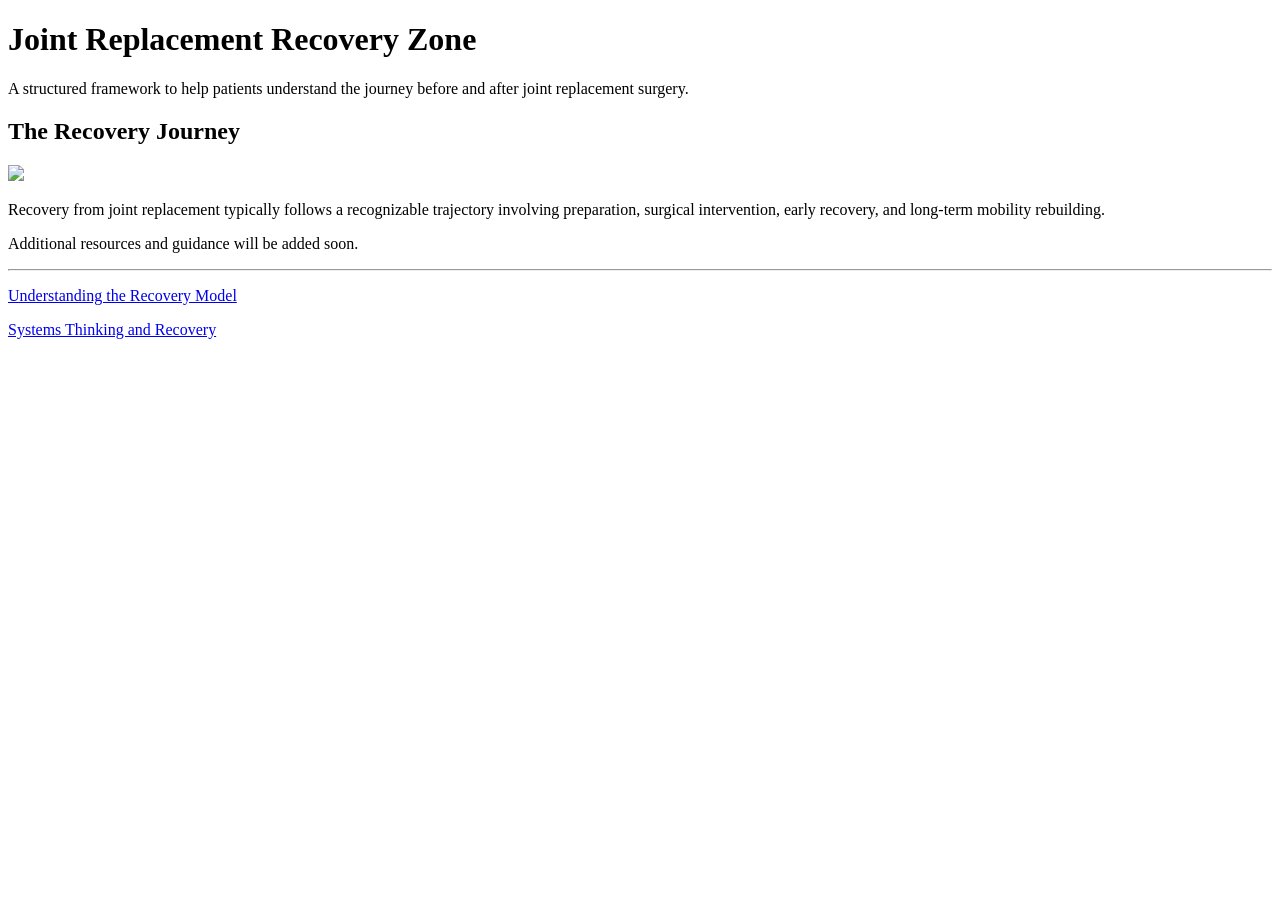
==== site/index.html @ 42d5ac11 "Create index.html" ====
<!DOCTYPE html>
<html>
<head>
<title>Joint Replacement Recovery Zone</title>
<link rel="stylesheet" href="styles.css">
</head>

<body>

<h1>Joint Replacement Recovery Zone</h1>

<p>
A structured framework to help patients understand the journey before and after joint replacement surgery.
</p>

<h2>The Recovery Journey</h2>

<img src="diagrams/recovery-trajectory.svg" width="650">

<p>
Recovery from joint replacement typically follows a recognizable trajectory involving preparation, surgical intervention, early recovery, and long-term mobility rebuilding.
</p>

<p>
Additional resources and guidance will be added soon.
</p>

<hr>

<p>
<a href="recovery-model.html">Understanding the Recovery Model</a>
</p>

<p>
<a href="systems-comparison.html">Systems Thinking and Recovery</a>
</p>

</body>
</html>
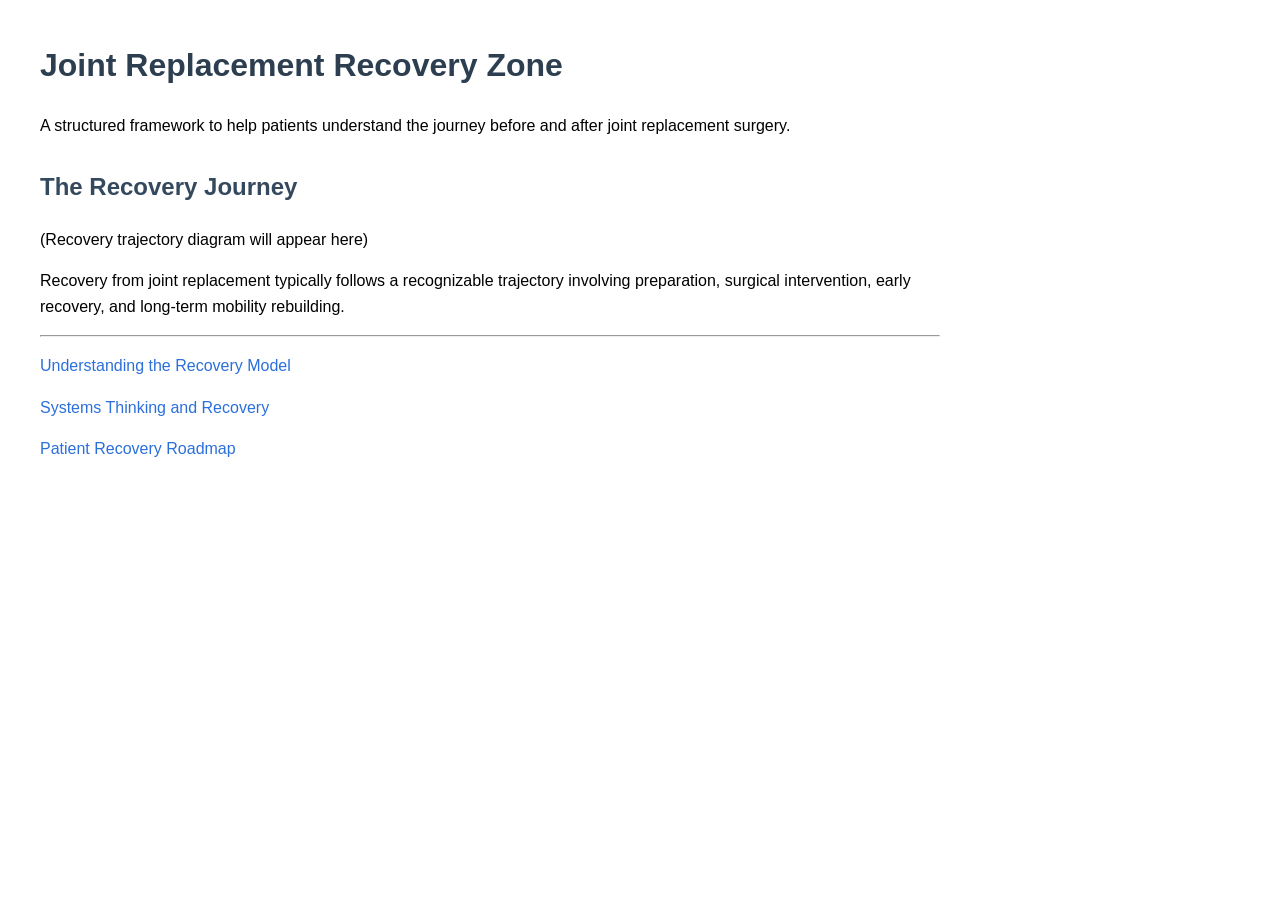
==== commit 8501cdd4: "Add files via upload" ====
--- a/site/index.html
+++ b/site/index.html
@@ -1,10 +1,10 @@
+
 <!DOCTYPE html>
 <html>
 <head>
 <title>Joint Replacement Recovery Zone</title>
 <link rel="stylesheet" href="styles.css">
 </head>
-
 <body>
 
 <h1>Joint Replacement Recovery Zone</h1>
@@ -15,25 +15,17 @@
 
 <h2>The Recovery Journey</h2>
 
-<img src="diagrams/recovery-trajectory.svg" width="650">
+<p>(Recovery trajectory diagram will appear here)</p>
 
 <p>
 Recovery from joint replacement typically follows a recognizable trajectory involving preparation, surgical intervention, early recovery, and long-term mobility rebuilding.
 </p>
 
-<p>
-Additional resources and guidance will be added soon.
-</p>
-
 <hr>
 
-<p>
-<a href="recovery-model.html">Understanding the Recovery Model</a>
-</p>
-
-<p>
-<a href="systems-comparison.html">Systems Thinking and Recovery</a>
-</p>
+<p><a href="recovery-model.html">Understanding the Recovery Model</a></p>
+<p><a href="systems-comparison.html">Systems Thinking and Recovery</a></p>
+<p><a href="patient-roadmap.html">Patient Recovery Roadmap</a></p>
 
 </body>
 </html>
--- a/site/styles.css
+++ b/site/styles.css
@@ -0,0 +1,18 @@
+
+body {
+font-family: Arial, Helvetica, sans-serif;
+margin: 40px;
+max-width: 900px;
+line-height: 1.6;
+}
+
+h1 { color:#2c3e50; }
+
+h2 { margin-top:30px; color:#34495e; }
+
+a {
+color:#2a6fdb;
+text-decoration:none;
+}
+
+a:hover { text-decoration:underline; }
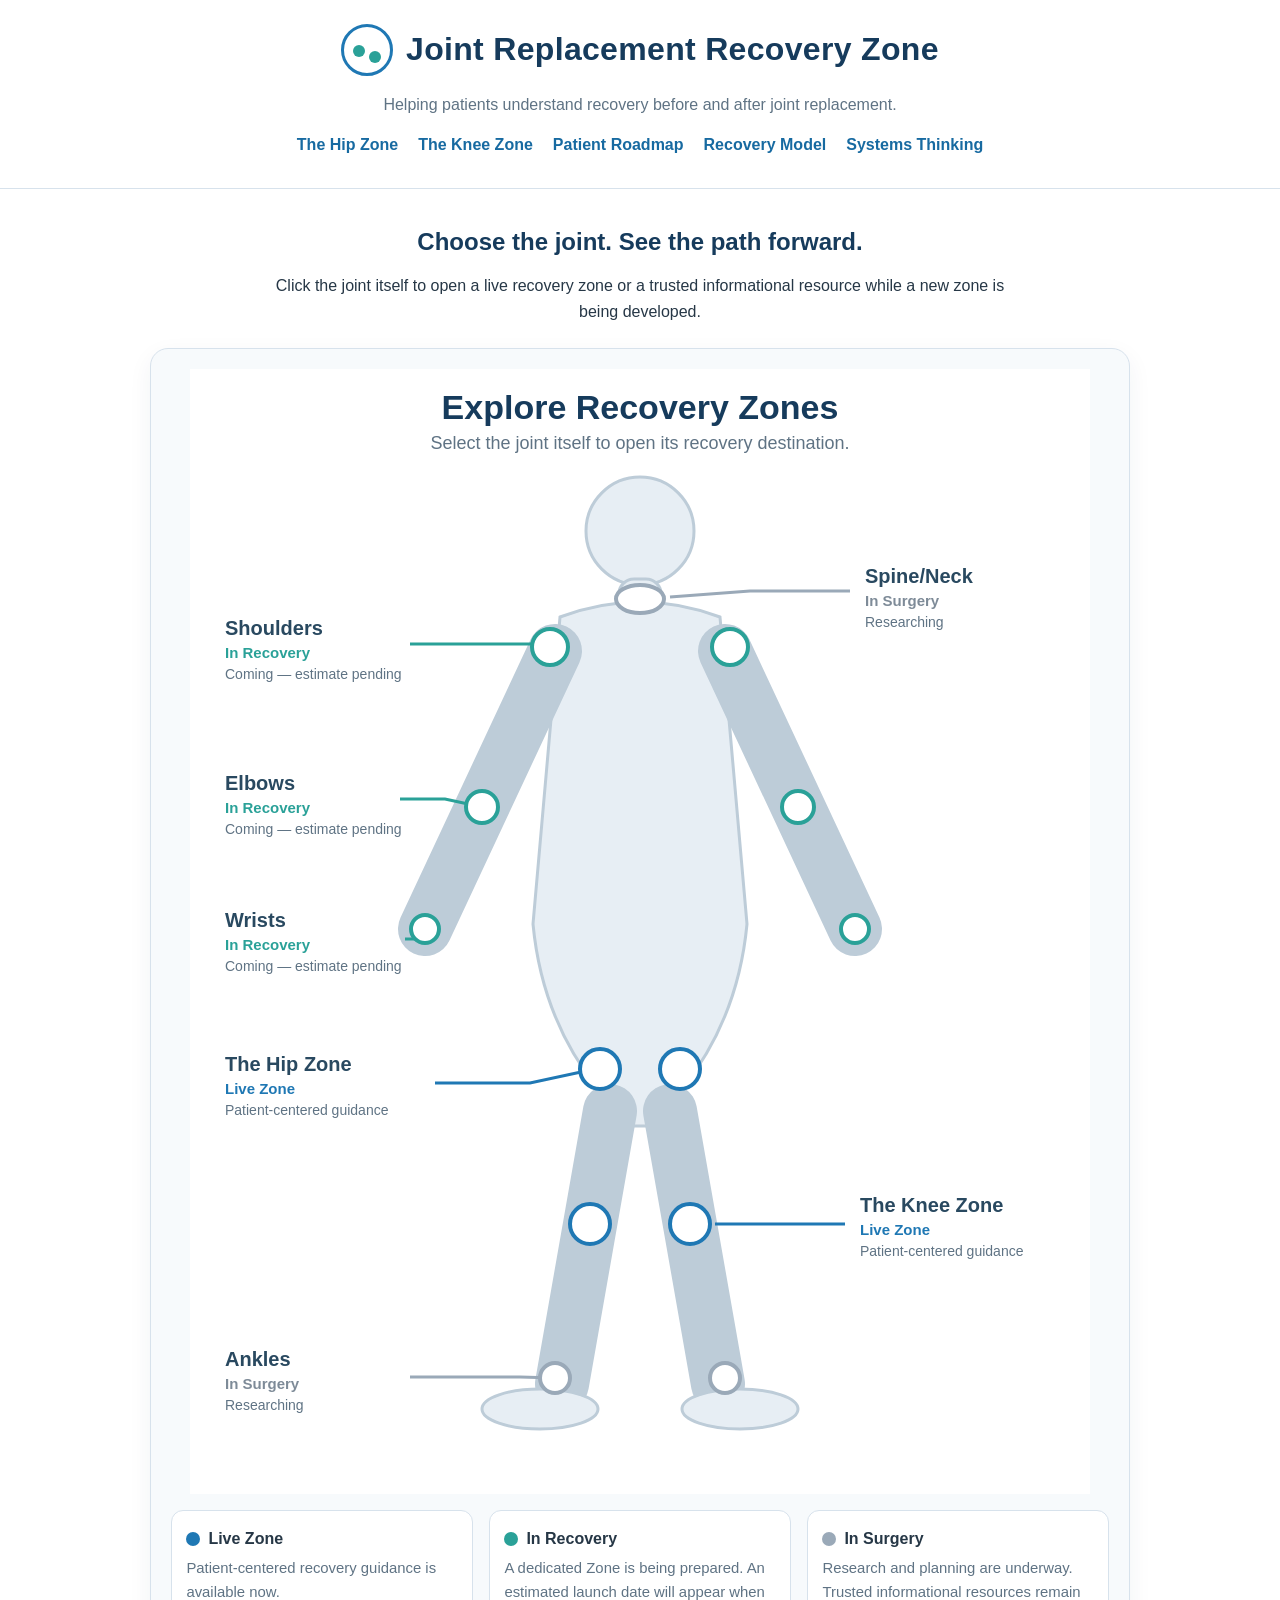
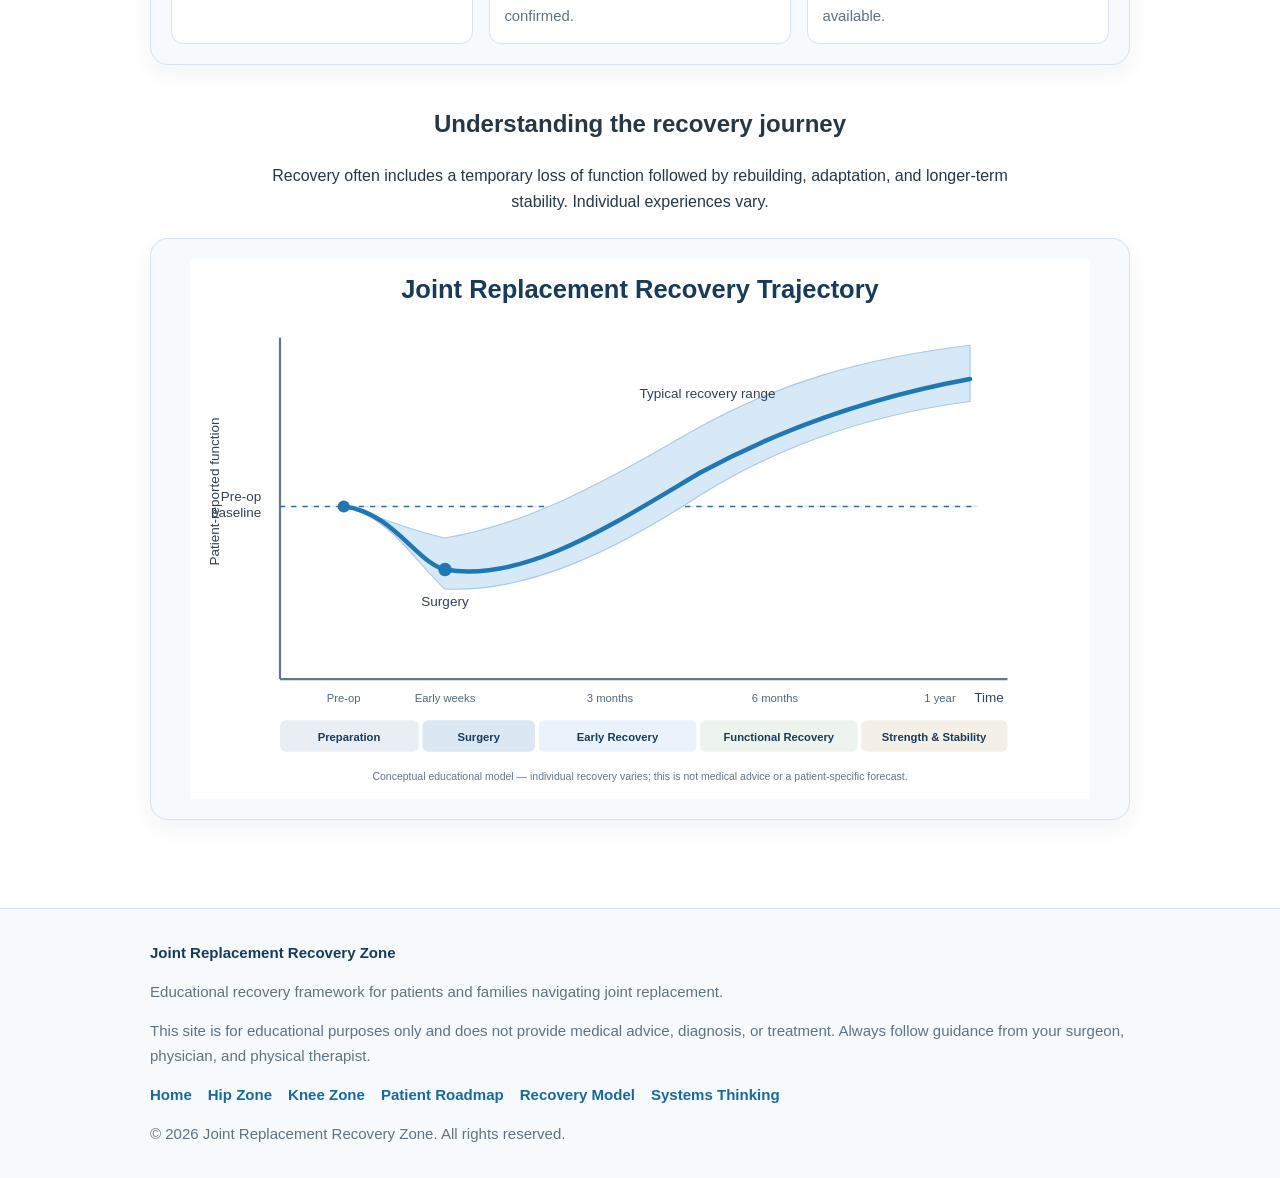
==== commit 76dd2334: "Replace JRRZ homepage with minimal interactive zone experience" ====
--- a/site/index.html
+++ b/site/index.html
@@ -1,31 +1,76 @@
-
 <!DOCTYPE html>
-<html>
+<html lang="en">
 <head>
-<title>Joint Replacement Recovery Zone</title>
-<link rel="stylesheet" href="styles.css">
+  <meta charset="utf-8">
+  <meta name="viewport" content="width=device-width, initial-scale=1">
+  <meta name="description" content="Patient-centered recovery zones for people preparing for and recovering from joint replacement.">
+  <title>Joint Replacement Recovery Zone</title>
+  <link rel="stylesheet" href="styles.css">
 </head>
 <body>
+  <header class="site-header">
+    <div class="site-shell">
+      <a class="brand-mark" href="index.html" aria-label="Joint Replacement Recovery Zone home">
+        <span class="brand-icon" aria-hidden="true"></span>
+        <span class="brand-name">Joint Replacement Recovery Zone</span>
+      </a>
+      <p class="tagline">Helping patients understand recovery before and after joint replacement.</p>
+      <nav class="main-nav" aria-label="Primary navigation">
+        <a href="hip-zone.html">The Hip Zone</a>
+        <a href="knee-zone.html">The Knee Zone</a>
+        <a href="patient-roadmap.html">Patient Roadmap</a>
+        <a href="recovery-model.html">Recovery Model</a>
+        <a href="systems-comparison.html">Systems Thinking</a>
+      </nav>
+    </div>
+  </header>
 
-<h1>Joint Replacement Recovery Zone</h1>
+  <main class="site-shell">
+    <section class="hero-copy" aria-labelledby="explore-title">
+      <h1 id="explore-title">Choose the joint. See the path forward.</h1>
+      <p>Click the joint itself to open a live recovery zone or a trusted informational resource while a new zone is being developed.</p>
+    </section>
 
-<p>
-A structured framework to help patients understand the journey before and after joint replacement surgery.
-</p>
+    <section class="visual-panel" aria-label="Interactive joint recovery zone map">
+      <object class="body-map-object" data="diagrams/zone-body-map.svg" type="image/svg+xml" aria-label="Interactive body map showing recovery zones">
+        <p>Your browser could not load the interactive body map. Use the navigation links above to open The Hip Zone or The Knee Zone.</p>
+      </object>
+      <div class="zone-legend" aria-label="Zone status legend">
+        <div class="legend-item">
+          <div class="legend-title"><span class="legend-dot live" aria-hidden="true"></span>Live Zone</div>
+          <p>Patient-centered recovery guidance is available now.</p>
+        </div>
+        <div class="legend-item">
+          <div class="legend-title"><span class="legend-dot recovery" aria-hidden="true"></span>In Recovery</div>
+          <p>A dedicated Zone is being prepared. An estimated launch date will appear when confirmed.</p>
+        </div>
+        <div class="legend-item">
+          <div class="legend-title"><span class="legend-dot surgery" aria-hidden="true"></span>In Surgery</div>
+          <p>Research and planning are underway. Trusted informational resources remain available.</p>
+        </div>
+      </div>
+    </section>
 
-<h2>The Recovery Journey</h2>
+    <section class="hero-copy" aria-labelledby="trajectory-title">
+      <h2 id="trajectory-title">Understanding the recovery journey</h2>
+      <p>Recovery often includes a temporary loss of function followed by rebuilding, adaptation, and longer-term stability. Individual experiences vary.</p>
+    </section>
 
-<p>(Recovery trajectory diagram will appear here)</p>
+    <section class="visual-panel">
+      <img class="recovery-graphic" src="diagrams/recovery-trajectory.svg" alt="Conceptual joint replacement recovery trajectory showing baseline, surgery dip, recovery range, and long-term improvement">
+    </section>
+  </main>
 
-<p>
-Recovery from joint replacement typically follows a recognizable trajectory involving preparation, surgical intervention, early recovery, and long-term mobility rebuilding.
-</p>
-
-<hr>
-
-<p><a href="recovery-model.html">Understanding the Recovery Model</a></p>
-<p><a href="systems-comparison.html">Systems Thinking and Recovery</a></p>
-<p><a href="patient-roadmap.html">Patient Recovery Roadmap</a></p>
-
+  <footer class="site-footer">
+    <div class="site-shell">
+      <p class="footer-brand">Joint Replacement Recovery Zone</p>
+      <p>Educational recovery framework for patients and families navigating joint replacement.</p>
+      <p>This site is for educational purposes only and does not provide medical advice, diagnosis, or treatment. Always follow guidance from your surgeon, physician, and physical therapist.</p>
+      <nav class="footer-nav" aria-label="Footer navigation">
+        <a href="index.html">Home</a><a href="hip-zone.html">Hip Zone</a><a href="knee-zone.html">Knee Zone</a><a href="patient-roadmap.html">Patient Roadmap</a><a href="recovery-model.html">Recovery Model</a><a href="systems-comparison.html">Systems Thinking</a>
+      </nav>
+      <p class="footer-copy">© 2026 Joint Replacement Recovery Zone. All rights reserved.</p>
+    </div>
+  </footer>
 </body>
 </html>
--- a/site/styles.css
+++ b/site/styles.css
@@ -1,18 +1,191 @@
+:root {
+  --navy: #163b5c;
+  --blue: #1f78b4;
+  --teal: #2aa198;
+  --gray: #9aa9b8;
+  --ink: #263746;
+  --muted: #5f7384;
+  --line: #d7e2ec;
+  --surface: #f7fafc;
+  --white: #ffffff;
+}
+
+* { box-sizing: border-box; }
+
+html { scroll-behavior: smooth; }
 
 body {
-font-family: Arial, Helvetica, sans-serif;
-margin: 40px;
-max-width: 900px;
-line-height: 1.6;
+  margin: 0;
+  font-family: Arial, Helvetica, sans-serif;
+  color: var(--ink);
+  background: var(--white);
+  line-height: 1.6;
 }
 
-h1 { color:#2c3e50; }
+a { color: #176aa1; }
+a:hover, a:focus { text-decoration-thickness: 2px; }
 
-h2 { margin-top:30px; color:#34495e; }
-
-a {
-color:#2a6fdb;
-text-decoration:none;
+.site-shell {
+  width: min(100% - 2rem, 980px);
+  margin-inline: auto;
 }
 
-a:hover { text-decoration:underline; }
+.site-header {
+  padding: 1.5rem 0 1rem;
+  text-align: center;
+  border-bottom: 1px solid var(--line);
+}
+
+.brand-mark {
+  display: inline-flex;
+  align-items: center;
+  gap: .8rem;
+  color: var(--navy);
+  text-decoration: none;
+}
+
+.brand-icon {
+  width: 52px;
+  height: 52px;
+  border: 3px solid var(--blue);
+  border-radius: 50%;
+  position: relative;
+}
+
+.brand-icon::before,
+.brand-icon::after {
+  content: "";
+  position: absolute;
+  border-radius: 50%;
+  background: var(--teal);
+}
+
+.brand-icon::before { width: 12px; height: 12px; left: 9px; top: 18px; }
+.brand-icon::after { width: 12px; height: 12px; right: 9px; bottom: 10px; }
+
+.brand-name {
+  font-size: clamp(1.25rem, 3vw, 2rem);
+  font-weight: 700;
+  letter-spacing: .01em;
+}
+
+.tagline {
+  margin: .5rem auto 0;
+  max-width: 720px;
+  color: var(--muted);
+}
+
+.main-nav {
+  display: flex;
+  flex-wrap: wrap;
+  justify-content: center;
+  gap: .75rem 1.25rem;
+  padding: .9rem 0;
+}
+
+.main-nav a {
+  font-weight: 600;
+  text-decoration: none;
+}
+
+main { padding: 1.25rem 0 3rem; }
+
+.hero-copy {
+  text-align: center;
+  margin: 0 auto 1rem;
+  max-width: 760px;
+}
+
+.hero-copy h1,
+.page-intro h1 {
+  color: var(--navy);
+  margin-bottom: .4rem;
+  line-height: 1.2;
+}
+
+.visual-panel {
+  margin: 1.5rem auto 2.5rem;
+  padding: clamp(.5rem, 2vw, 1.25rem);
+  border: 1px solid var(--line);
+  border-radius: 18px;
+  background: var(--surface);
+  box-shadow: 0 8px 24px rgba(22, 59, 92, .06);
+}
+
+.body-map-object,
+.recovery-graphic {
+  display: block;
+  width: 100%;
+  max-width: 900px;
+  margin-inline: auto;
+  border: 0;
+}
+
+.body-map-object { aspect-ratio: 4 / 5; min-height: 660px; }
+.recovery-graphic { height: auto; }
+
+.zone-legend {
+  display: grid;
+  grid-template-columns: repeat(3, minmax(0, 1fr));
+  gap: 1rem;
+  margin-top: 1rem;
+}
+
+.legend-item {
+  padding: .9rem;
+  background: var(--white);
+  border: 1px solid var(--line);
+  border-radius: 12px;
+}
+
+.legend-title { display: flex; align-items: center; gap: .5rem; font-weight: 700; }
+.legend-dot { width: 14px; height: 14px; border-radius: 50%; flex: 0 0 auto; }
+.legend-dot.live { background: var(--blue); }
+.legend-dot.recovery { background: var(--teal); }
+.legend-dot.surgery { background: var(--gray); }
+.legend-item p { margin: .35rem 0 0; color: var(--muted); font-size: .93rem; }
+
+.content-card {
+  margin: 1.25rem 0;
+  padding: 1.2rem;
+  border: 1px solid var(--line);
+  border-radius: 14px;
+  background: var(--white);
+}
+
+.content-card h2 { color: var(--navy); margin-top: 0; }
+.notice {
+  padding: 1rem;
+  border-left: 5px solid var(--teal);
+  background: #eef9f8;
+  border-radius: 8px;
+}
+
+.phase-list { padding-left: 1.25rem; }
+.phase-list li { margin-bottom: .5rem; }
+
+.site-footer {
+  border-top: 1px solid var(--line);
+  background: var(--surface);
+  padding: 2rem 0;
+  color: var(--muted);
+  font-size: .94rem;
+}
+
+.footer-brand { color: var(--navy); font-weight: 700; margin: 0 0 .35rem; }
+.footer-nav { display: flex; flex-wrap: wrap; gap: .7rem 1rem; margin: .85rem 0; }
+.footer-nav a { text-decoration: none; font-weight: 600; }
+.footer-copy { margin-bottom: 0; }
+
+@media (max-width: 760px) {
+  .zone-legend { grid-template-columns: 1fr; }
+  .body-map-object { min-height: 760px; }
+  .brand-name { max-width: 260px; text-align: left; }
+}
+
+@media (max-width: 480px) {
+  .site-shell { width: min(100% - 1rem, 980px); }
+  .brand-icon { width: 44px; height: 44px; }
+  .body-map-object { min-height: 680px; }
+  .visual-panel { border-radius: 12px; }
+}
